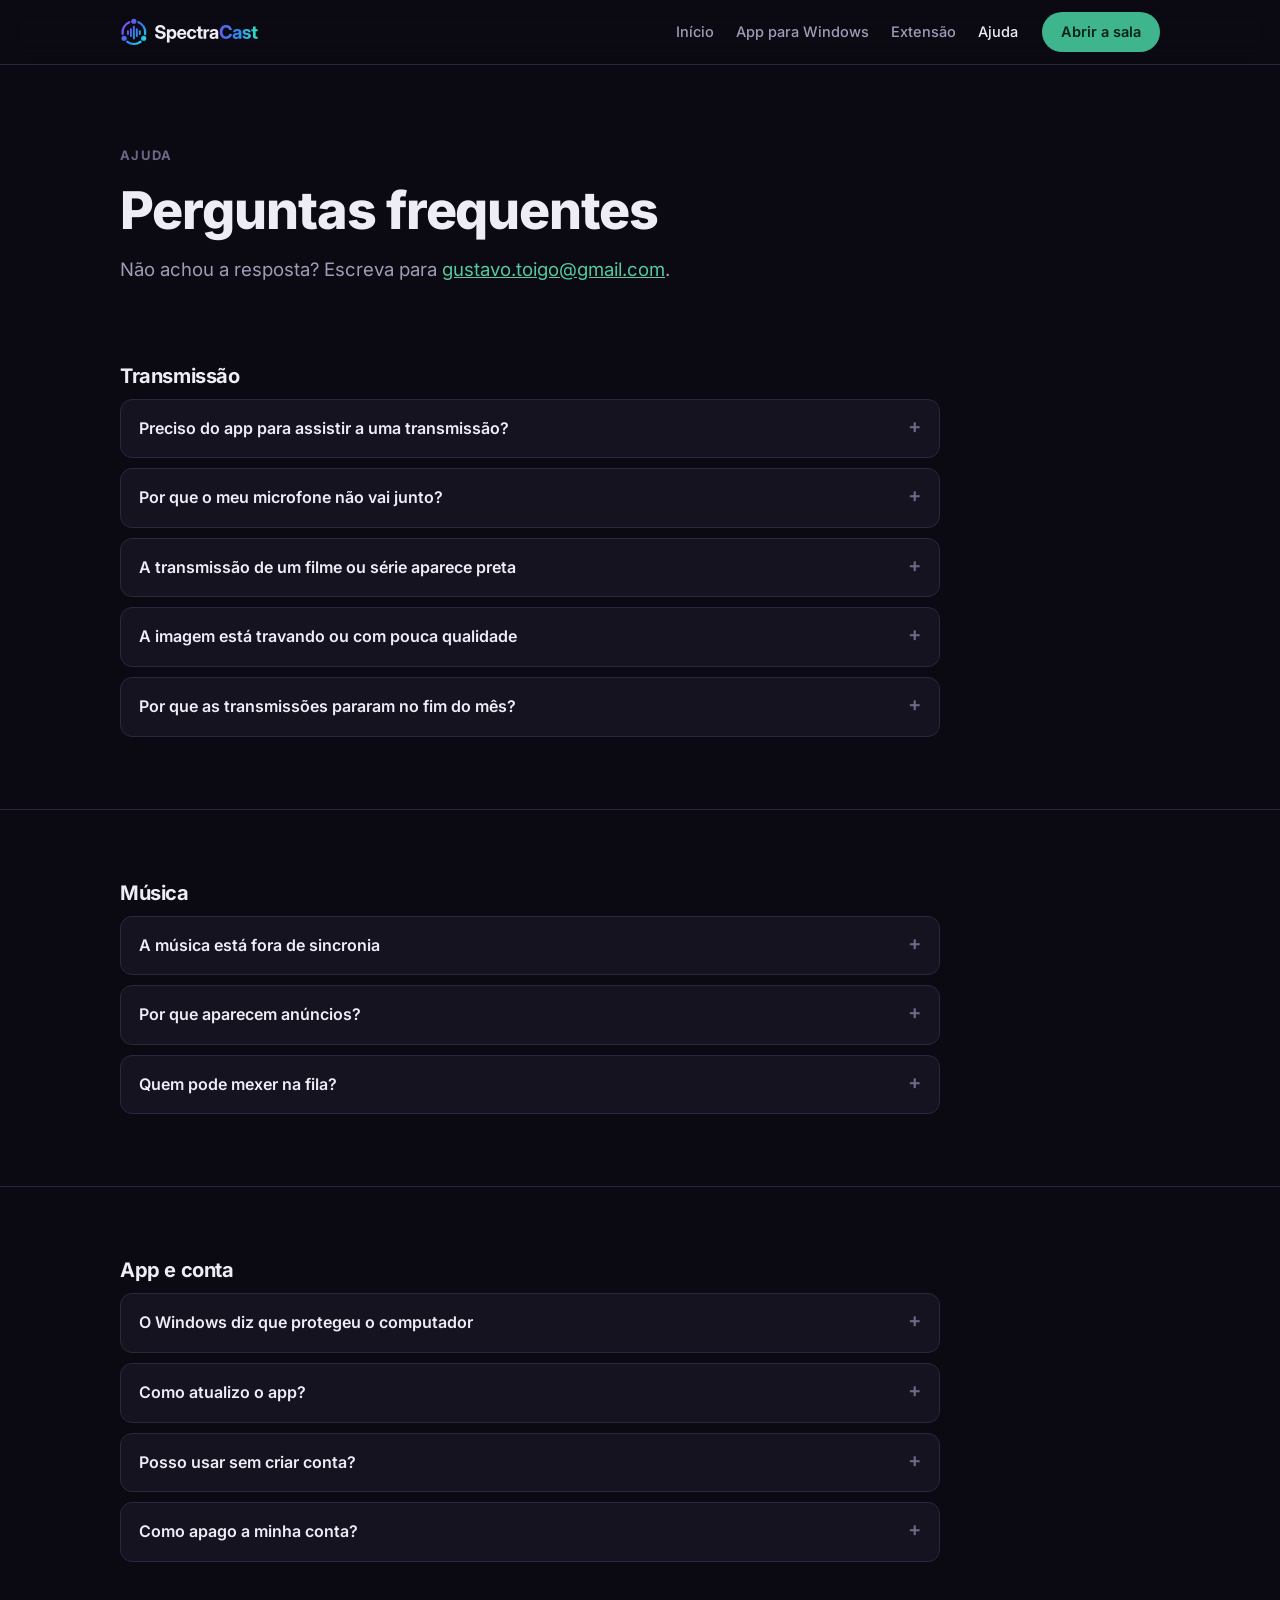
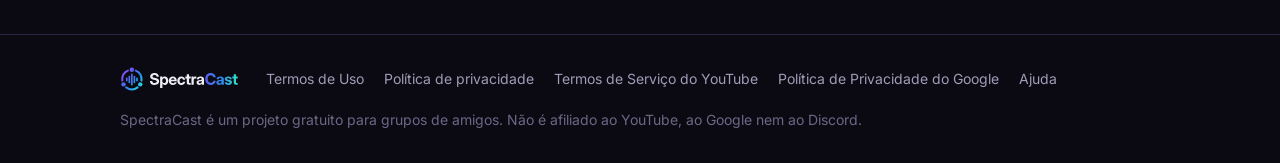
==== ajuda/index.html @ bcfc00eb "Página de download" ====
<!doctype html>
<html lang="pt-BR">
  <head>
    <meta charset="UTF-8" />
    <meta name="viewport" content="width=device-width, initial-scale=1.0" />
    <meta name="theme-color" content="#0B0A12" />
    <meta name="description" content="Perguntas frequentes sobre o SpectraCast: transmissão, música, app para Windows, conta e limite de tráfego." />
    <title>Ajuda · SpectraCast</title>
    <link rel="icon" type="image/svg+xml" href="../favicon.svg" />
    <link rel="icon" href="../favicon.ico" sizes="any" />
    <link rel="apple-touch-icon" href="../brand/apple-touch-icon.png" />
    <meta property="og:title" content="Ajuda · SpectraCast" />
    <meta property="og:description" content="Perguntas frequentes sobre o SpectraCast: transmissão, música, app para Windows, conta e limite de tráfego." />
    <meta property="og:image" content="https://www.spectracast.com.br/brand/og-image-1200x630.png" />
    <!-- Servidor de transmissão, para o aviso de limite de tráfego. Preenchido na publicação
         a partir da variável SPECTRA_SERVER do repositório. -->
    <meta name="spectra-server" content="https://api.spectracast.com.br" />
    <link rel="stylesheet" href="../styles.css" />
  </head>
  <body>
    <header class="topbar">
      <div class="wrap">
        <a class="logo" href=".././" aria-label="SpectraCast, início"><img src="../brand/spectracast-logo-horizontal-dark-bg.svg" alt="SpectraCast" width="150" height="28" /></a>
        <nav class="nav" id="nav" aria-label="Páginas do site">
          <a href=".././">Início</a>
          <a href="../app/">App para Windows</a>
          <a href="../extensao/">Extensão</a>
          <a href="../ajuda/" aria-current="page">Ajuda</a>
        </nav>
        <a class="btn btn-primary" href="../sala/" data-open-room>Abrir a sala</a>
        <button class="menu-btn" type="button" aria-label="Menu" aria-controls="nav" aria-expanded="false">
          <svg viewBox="0 0 24 24" width="20" height="20" aria-hidden="true"><path d="M4 7h16M4 12h16M4 17h16" stroke="currentColor" stroke-width="2" stroke-linecap="round"/></svg>
        </button>
      </div>
    </header>
    <div class="usage-notice" id="usage-notice" role="status" hidden></div>

    <main>
      <section class="page-head">
        <div class="wrap">
          <span class="kicker k-plain">Ajuda</span>
          <h1>Perguntas frequentes</h1>
          <p class="lead">Não achou a resposta? Escreva para <a class="contato" href="mailto:gustavo.toigo@gmail.com">gustavo.toigo@gmail.com</a>.</p>
        </div>
      </section>

      <section class="section">
        <div class="wrap">
          <div class="faq-group">
            <h2>Transmissão</h2>
            <div class="faq">
            <details>
              <summary>Preciso do app para assistir a uma transmissão?</summary>
              <div><p>Não. Para assistir, basta abrir a sala no navegador. O app para Windows só é necessário para <b>transmitir</b> a sua tela.</p></div>
            </details>
            <details>
              <summary>Por que o meu microfone não vai junto?</summary>
              <div><p>De propósito: o SpectraCast envia só a imagem e o som do computador. A conversa continua no Discord, sem eco.</p></div>
            </details>
            <details>
              <summary>A transmissão de um filme ou série aparece preta</summary>
              <div><p>Serviços como Netflix protegem o vídeo contra captura, e o SpectraCast não contorna essa proteção. Lembre também que transmitir filmes, séries ou eventos pagos sem autorização é proibido pelos <a href="../termos.html">Termos de Uso</a>.</p></div>
            </details>
            <details>
              <summary>A imagem está travando ou com pouca qualidade</summary>
              <div><p>Quem assiste pode baixar a qualidade no próprio player. Quem transmite pode tentar 30 fps ou uma resolução menor; o app mostra quando o processador ou a internet está limitando.</p></div>
            </details>
            <details>
              <summary>Por que as transmissões pararam no fim do mês?</summary>
              <div><p>O servidor de transmissão é gratuito e tem um limite de tráfego por mês. Ao chegar nele, as transmissões param até o dia 1º do mês seguinte, e um aviso aparece no topo do site e no app. A música continua funcionando normalmente.</p></div>
            </details>
            </div>
          </div>
        </div>
      </section>

      <section class="section">
        <div class="wrap">
          <div class="faq-group">
            <h2>Música</h2>
            <div class="faq">
            <details>
              <summary>A música está fora de sincronia</summary>
              <div><p>O SpectraCast corrige pequenos atrasos sozinho. Se alguém ficar muito para trás, peça para recarregar a página da sala. Anúncios do YouTube podem atrasar uma pessoa por alguns segundos: depois do anúncio ela volta ao ponto da sala.</p></div>
            </details>
            <details>
              <summary>Por que aparecem anúncios?</summary>
              <div><p>Cada pessoa assiste no player oficial do YouTube, que mostra os anúncios normalmente. Quem tem YouTube Premium e está logado no YouTube no navegador não vê anúncios.</p></div>
            </details>
            <details>
              <summary>Quem pode mexer na fila?</summary>
              <div><p>Por padrão, todos na sala podem adicionar músicas. O dono escolhe nas configurações da sala quem pode tirar e reordenar.</p></div>
            </details>
            </div>
          </div>
        </div>
      </section>

      <section class="section">
        <div class="wrap">
          <div class="faq-group">
            <h2>App e conta</h2>
            <div class="faq">
            <details>
              <summary>O Windows diz que protegeu o computador</summary>
              <div><p>O app ainda não tem assinatura digital. Clique em <b>Mais informações</b> e depois em <b>Executar assim mesmo</b>. Isso só aparece na primeira vez.</p></div>
            </details>
            <details>
              <summary>Como atualizo o app?</summary>
              <div><p>Quando sai uma versão nova, aparece uma faixa no topo do app com o botão <b>Atualizar</b>. Um clique baixa, instala e reabre.</p></div>
            </details>
            <details>
              <summary>Posso usar sem criar conta?</summary>
              <div><p>Sim, como convidado, numa sala da qual você tem o link e a senha. Para criar salas e guardar playlists, entre com Discord, Google ou e-mail.</p></div>
            </details>
            <details>
              <summary>Como apago a minha conta?</summary>
              <div><p>Escreva para <a class="contato" href="mailto:gustavo.toigo@gmail.com">gustavo.toigo@gmail.com</a> pedindo a exclusão. Apagamos a conta, as suas playlists e as salas que são suas. Veja a <a href="../privacidade.html">política de privacidade</a>.</p></div>
            </details>
            </div>
          </div>
        </div>
      </section>
    </main>

    <footer class="footer">
      <div class="wrap">
        <div class="footer-top">
          <a class="logo" href=".././"><img src="../brand/spectracast-logo-horizontal-dark-bg.svg" alt="SpectraCast" width="128" height="24" /></a>
          <nav aria-label="Links do rodapé">
            <a href="../termos.html">Termos de Uso</a>
            <a href="../privacidade.html">Política de privacidade</a>
            <a href="https://www.youtube.com/t/terms" rel="noopener">Termos de Serviço do YouTube</a>
            <a href="https://policies.google.com/privacy" rel="noopener">Política de Privacidade do Google</a>
            <a href="../ajuda/">Ajuda</a>
          </nav>
        </div>
        <span>SpectraCast é um projeto gratuito para grupos de amigos. Não é afiliado ao YouTube, ao Google nem ao Discord.</span>
      </div>
    </footer>
    <script src="../site.js"></script>
  </body>
</html>
---- styles.css ----
/* SpectraCast — site público (Início, App, Extensão, Ajuda, Privacidade, Termos).
   Tokens da marca v2: violeta = transmissão, menta = música, verde = ações. */

@font-face {
  font-family: 'Inter';
  font-style: normal;
  font-display: swap;
  font-weight: 100 900;
  src: url(fonts/inter-latin-ext-wght-normal.woff2) format('woff2-variations');
  unicode-range: U+0100-02BA, U+02BD-02C5, U+02C7-02CC, U+02CE-02D7, U+02DD-02FF, U+0304, U+0308, U+0329, U+1D00-1DBF,
    U+1E00-1E9F, U+1EF2-1EFF, U+2020, U+20A0-20AB, U+20AD-20C0, U+2113, U+2C60-2C7F, U+A720-A7FF;
}
@font-face {
  font-family: 'Inter';
  font-style: normal;
  font-display: swap;
  font-weight: 100 900;
  src: url(fonts/inter-latin-wght-normal.woff2) format('woff2-variations');
  unicode-range: U+0000-00FF, U+0131, U+0152-0153, U+02BB-02BC, U+02C6, U+02DA, U+02DC, U+0304, U+0308, U+0329,
    U+2000-206F, U+20AC, U+2122, U+2191, U+2193, U+2212, U+2215, U+FEFF, U+FFFD;
}

:root {
  --sc-night: #0b0a12;
  --sc-surface: #15131f;
  --sc-surface-2: #1d1a2b;
  --sc-line: #2a2740;
  --sc-text: #eeedf6;
  --sc-text-muted: #a09cb8;
  --sc-text-faint: #6b6785;
  --sc-violet: #9b4df5;
  --sc-violet-text: #c59bff;
  --sc-indigo: #5b5cf0;
  --sc-cyan: #22c3ee;
  --sc-mint: #2ee6c5;
  --sc-green: #3fb58e;
  --sc-green-hi: #55c9a2;
  --sc-green-ink: #072219;
  --sc-live: #f0457a;
  --sc-warn: #f2b544;
  --sc-gradient: linear-gradient(120deg, #9b4df5 0%, #5b5cf0 30%, #2e8bf0 60%, #22c3ee 82%, #2ee6c5 100%);
  --sc-font: 'Inter', system-ui, -apple-system, 'Segoe UI', Roboto, sans-serif;
  --pad: clamp(16px, 4vw, 40px);
  --max: 1120px;
  color-scheme: dark;
}

*,
*::before,
*::after {
  box-sizing: border-box;
}
html {
  scroll-behavior: smooth;
  background: var(--sc-night);
}
body {
  margin: 0;
  min-height: 100vh;
  display: flex;
  flex-direction: column;
  background: var(--sc-night);
  color: var(--sc-text);
  font: 16px/1.6 var(--sc-font);
  -webkit-font-smoothing: antialiased;
  overflow-x: hidden;
}
main {
  flex: 1;
}
h1,
h2,
h3,
h4,
p {
  margin: 0;
}
h1,
h2,
h3 {
  text-wrap: balance;
  letter-spacing: -0.02em;
  line-height: 1.1;
}
img {
  max-width: 100%;
}
a {
  color: var(--sc-green-hi);
}
:focus-visible {
  outline: 2px solid var(--sc-green-hi);
  outline-offset: 2px;
}
code {
  font: 0.9em ui-monospace, Consolas, monospace;
  background: var(--sc-surface-2);
  border: 1px solid var(--sc-line);
  border-radius: 6px;
  padding: 1px 6px;
}
@media (prefers-reduced-motion: reduce) {
  html {
    scroll-behavior: auto;
  }
}

.grad {
  background: var(--sc-gradient);
  -webkit-background-clip: text;
  background-clip: text;
  color: transparent;
}
.wrap {
  width: 100%;
  max-width: var(--max);
  margin: 0 auto;
  padding-inline: var(--pad);
}

/* ---- topo ---------------------------------------------------------------------- */

.topbar {
  position: sticky;
  top: 0;
  z-index: 20;
  background: rgba(11, 10, 18, 0.82);
  backdrop-filter: blur(12px);
  border-bottom: 1px solid var(--sc-line);
}
.topbar .wrap {
  height: 64px;
  display: flex;
  align-items: center;
  gap: 24px;
}
.logo {
  display: flex;
  align-items: center;
  margin-right: auto;
}
.logo img {
  height: 28px;
  width: auto;
  display: block;
}
.nav {
  display: flex;
  gap: 22px;
}
.nav a {
  color: var(--sc-text-muted);
  text-decoration: none;
  font-size: 14.5px;
  font-weight: 500;
}
.nav a:hover,
.nav a[aria-current='page'] {
  color: var(--sc-text);
}
.menu-btn {
  display: none;
  background: none;
  border: 1px solid var(--sc-line);
  color: var(--sc-text);
  border-radius: 10px;
  width: 40px;
  height: 40px;
  cursor: pointer;
}
@media (max-width: 760px) {
  .menu-btn {
    display: grid;
    place-items: center;
  }
  .nav {
    display: none;
    position: absolute;
    top: 64px;
    left: 0;
    right: 0;
    flex-direction: column;
    gap: 0;
    background: var(--sc-night);
    border-bottom: 1px solid var(--sc-line);
    padding: 8px var(--pad) 16px;
  }
  .nav.open {
    display: flex;
  }
  .nav a {
    padding: 10px 0;
    font-size: 16px;
  }
  .topbar .btn {
    padding: 8px 14px;
  }
}

/* ---- botões -------------------------------------------------------------------- */

.btn {
  display: inline-flex;
  align-items: center;
  justify-content: center;
  gap: 8px;
  border-radius: 999px;
  padding: 10px 18px;
  font: 600 14.5px/1.2 var(--sc-font);
  text-decoration: none;
  border: 1px solid transparent;
  cursor: pointer;
  white-space: nowrap;
  transition: background 0.15s, border-color 0.15s;
}
.btn-primary {
  background: var(--sc-green);
  color: var(--sc-green-ink);
}
.btn-primary:hover {
  background: var(--sc-green-hi);
}
.btn-secondary {
  background: var(--sc-surface-2);
  border-color: var(--sc-line);
  color: var(--sc-text);
}
.btn-secondary:hover {
  border-color: var(--sc-text-faint);
}
.btn-lg {
  padding: 14px 24px;
  font-size: 16px;
}
.btn img,
.btn svg {
  width: 20px;
  height: 20px;
  flex: none;
}
.btn-row {
  display: flex;
  gap: 12px;
  flex-wrap: wrap;
}

/* ---- aviso de tráfego ----------------------------------------------------------- */

.usage-notice {
  background: rgba(242, 181, 68, 0.12);
  border-bottom: 1px solid rgba(242, 181, 68, 0.35);
  color: var(--sc-warn);
  font-size: 14px;
  text-align: center;
  padding: 10px var(--pad);
}
.usage-notice.blocked {
  background: rgba(240, 69, 122, 0.12);
  border-color: rgba(240, 69, 122, 0.4);
  color: #ff8fb0;
}

/* ---- topo das páginas ------------------------------------------------------------ */

.hero {
  position: relative;
  padding-block: clamp(56px, 9vw, 104px) 40px;
  text-align: center;
  isolation: isolate;
}
.hero::before {
  content: '';
  position: absolute;
  inset: 0;
  z-index: -1;
  background: radial-gradient(50% 70% at 28% 0%, rgba(155, 77, 245, 0.24), transparent 70%),
    radial-gradient(45% 60% at 74% 8%, rgba(46, 230, 197, 0.14), transparent 70%);
}
.hero .wrap {
  display: grid;
  justify-items: center;
  gap: 20px;
}
.eyebrow {
  font-size: 13px;
  font-weight: 600;
  letter-spacing: 0.08em;
  text-transform: uppercase;
  color: var(--sc-text-muted);
}
.hero h1 {
  font-size: clamp(36px, 6.4vw, 68px);
  font-weight: 800;
  line-height: 1.04;
}
.lead {
  color: var(--sc-text-muted);
  font-size: clamp(16px, 1.6vw, 18.5px);
  max-width: 62ch;
}
.small {
  font-size: 13.5px;
  color: var(--sc-text-faint);
}
.hero .btn-row {
  justify-content: center;
}
.page-head {
  padding-block: clamp(48px, 7vw, 80px) 8px;
}
.page-head .wrap {
  display: grid;
  gap: 16px;
  justify-items: start;
}
.page-head h1 {
  font-size: clamp(32px, 5vw, 52px);
  font-weight: 800;
}
.kicker {
  font-size: 13px;
  font-weight: 700;
  letter-spacing: 0.1em;
  text-transform: uppercase;
}
.k-stream {
  color: var(--sc-violet-text);
}
.k-music {
  color: var(--sc-mint);
}
.k-plain {
  color: var(--sc-text-faint);
}

/* ---- seções -------------------------------------------------------------------- */

.section {
  padding-block: clamp(40px, 6vw, 72px);
}
.section + .section {
  border-top: 1px solid var(--sc-line);
}
.section > .wrap {
  display: grid;
  gap: 28px;
}
.section-head {
  display: grid;
  gap: 10px;
  max-width: 68ch;
}
.section-head h2 {
  font-size: clamp(26px, 3.4vw, 36px);
}

.shot {
  border-radius: 16px;
  border: 1px solid var(--sc-line);
  overflow: hidden;
  background: var(--sc-surface);
  box-shadow: 0 30px 80px -30px rgba(91, 92, 240, 0.35);
}
.shot img {
  display: block;
  width: 100%;
  height: auto;
}
.hero-shot {
  margin-top: 24px;
  text-align: left;
}

.flows {
  display: grid;
  grid-template-columns: repeat(auto-fit, minmax(min(100%, 320px), 1fr));
  gap: 16px;
}
.flow {
  background: var(--sc-surface);
  border: 1px solid var(--sc-line);
  border-radius: 18px;
  padding: 26px;
  display: grid;
  gap: 14px;
  align-content: start;
}
.flow.stream {
  border-top: 3px solid var(--sc-violet);
}
.flow.music {
  border-top: 3px solid var(--sc-mint);
}
.flow h3 {
  font-size: 22px;
  display: flex;
  align-items: center;
  gap: 12px;
}
.flow h3 img {
  width: 36px;
  height: 36px;
}
.flow p {
  color: var(--sc-text-muted);
}
.checks {
  list-style: none;
  margin: 0;
  padding: 0;
  display: grid;
  gap: 8px;
  font-size: 15px;
}
.checks li {
  position: relative;
  padding-left: 24px;
}
.checks li::before {
  content: '';
  position: absolute;
  left: 2px;
  top: 0.55em;
  width: 10px;
  height: 6px;
  border-left: 2px solid currentColor;
  border-bottom: 2px solid currentColor;
  transform: rotate(-45deg);
}
.stream .checks li::before {
  color: var(--sc-violet-text);
}
.music .checks li::before,
.checks.music li::before {
  color: var(--sc-mint);
}
.flow .note {
  font-size: 13.5px;
  color: var(--sc-text-faint);
}

.steps {
  list-style: none;
  margin: 0;
  padding: 0;
  display: grid;
  grid-template-columns: repeat(auto-fit, minmax(min(100%, 180px), 1fr));
  gap: 14px;
  counter-reset: step;
}
.steps li {
  background: var(--sc-surface);
  border: 1px solid var(--sc-line);
  border-radius: 14px;
  padding: 18px;
  display: grid;
  gap: 6px;
  align-content: start;
}
.steps li::before {
  counter-increment: step;
  content: counter(step);
  width: 28px;
  height: 28px;
  border-radius: 50%;
  display: grid;
  place-items: center;
  background: rgba(63, 181, 142, 0.16);
  color: var(--sc-green-hi);
  font-weight: 700;
  font-size: 14px;
}
.steps strong {
  font-size: 16px;
}
.steps span {
  color: var(--sc-text-muted);
  font-size: 14.5px;
}

.features {
  display: grid;
  grid-template-columns: repeat(auto-fit, minmax(min(100%, 250px), 1fr));
  gap: 14px;
}
.feature {
  background: var(--sc-surface);
  border: 1px solid var(--sc-line);
  border-radius: 14px;
  padding: 18px;
  display: grid;
  gap: 6px;
  align-content: start;
}
.feature b {
  font-size: 15.5px;
  display: flex;
  align-items: center;
  gap: 8px;
}
.feature b i {
  width: 8px;
  height: 8px;
  border-radius: 50%;
  flex: none;
}
.dot-stream {
  background: var(--sc-violet);
}
.dot-music {
  background: var(--sc-mint);
}
.dot-both {
  background: var(--sc-gradient);
}
.feature span {
  color: var(--sc-text-muted);
  font-size: 14.5px;
}
.legend {
  display: flex;
  gap: 18px;
  flex-wrap: wrap;
  font-size: 13.5px;
  color: var(--sc-text-muted);
}
.legend span {
  display: inline-flex;
  align-items: center;
  gap: 8px;
}
.legend i {
  width: 8px;
  height: 8px;
  border-radius: 50%;
}

.cards-2 {
  display: grid;
  grid-template-columns: repeat(auto-fit, minmax(min(100%, 320px), 1fr));
  gap: 16px;
}
.card {
  background: var(--sc-surface);
  border: 1px solid var(--sc-line);
  border-radius: 18px;
  padding: 24px;
  display: grid;
  gap: 12px;
  align-content: start;
  justify-items: start;
}
.card h3 {
  font-size: 20px;
}
.card p {
  color: var(--sc-text-muted);
}

.split {
  display: grid;
  grid-template-columns: minmax(0, 1fr) minmax(0, 1.15fr);
  gap: clamp(24px, 4vw, 56px);
  align-items: center;
}
@media (max-width: 860px) {
  .split {
    grid-template-columns: 1fr;
  }
}
.split .text {
  display: grid;
  gap: 16px;
  justify-items: start;
}

.callout {
  background: var(--sc-surface);
  border: 1px solid var(--sc-line);
  border-left: 3px solid var(--sc-warn);
  border-radius: 12px;
  padding: 16px 18px;
  color: var(--sc-text-muted);
  font-size: 14.5px;
}
.callout b {
  color: var(--sc-text);
}

.final {
  text-align: center;
}
.final .wrap {
  justify-items: center;
}

/* ---- ajuda --------------------------------------------------------------------- */

.faq {
  display: grid;
  gap: 10px;
  max-width: 820px;
}
.faq details {
  background: var(--sc-surface);
  border: 1px solid var(--sc-line);
  border-radius: 12px;
  padding: 0 18px;
}
.faq summary {
  cursor: pointer;
  list-style: none;
  padding: 16px 0;
  font-weight: 600;
  display: flex;
  justify-content: space-between;
  gap: 16px;
}
.faq summary::-webkit-details-marker {
  display: none;
}
.faq summary::after {
  content: '+';
  color: var(--sc-text-faint);
  font-size: 20px;
  line-height: 1;
}
.faq details[open] summary::after {
  content: '−';
}
.faq details > div {
  padding-bottom: 16px;
  color: var(--sc-text-muted);
  display: grid;
  gap: 8px;
}
.faq-group {
  display: grid;
  gap: 12px;
}
.faq-group h2 {
  font-size: 20px;
}

/* ---- textos legais ------------------------------------------------------------- */

.legal {
  max-width: 780px;
  display: grid;
  gap: 14px;
}
.legal h2 {
  font-size: 22px;
  margin-top: 18px;
}
.legal h3 {
  font-size: 17px;
  margin-top: 6px;
}
.legal p,
.legal li {
  color: var(--sc-text-muted);
}
.legal b {
  color: var(--sc-text);
}
.legal ul {
  margin: 0;
  padding-left: 20px;
  display: grid;
  gap: 8px;
}
.legal table {
  border-collapse: collapse;
  width: 100%;
  font-size: 14.5px;
}
.legal th,
.legal td {
  text-align: left;
  vertical-align: top;
  border-bottom: 1px solid var(--sc-line);
  padding: 10px 12px 10px 0;
  color: var(--sc-text-muted);
}
.legal th {
  color: var(--sc-text);
  font-weight: 600;
}
.table-scroll {
  overflow-x: auto;
}

/* ---- rodapé -------------------------------------------------------------------- */

.footer {
  border-top: 1px solid var(--sc-line);
  padding-block: 32px;
  font-size: 14px;
  color: var(--sc-text-faint);
}
.footer .wrap {
  display: grid;
  gap: 18px;
}
.footer-top {
  display: flex;
  gap: 16px 28px;
  flex-wrap: wrap;
  align-items: center;
}
.footer-top .logo {
  margin-right: 0;
}
.footer-top .logo img {
  height: 24px;
}
.footer nav {
  display: flex;
  gap: 8px 20px;
  flex-wrap: wrap;
}
.footer a {
  color: var(--sc-text-muted);
  text-decoration: none;
}
.footer a:hover {
  color: var(--sc-text);
}
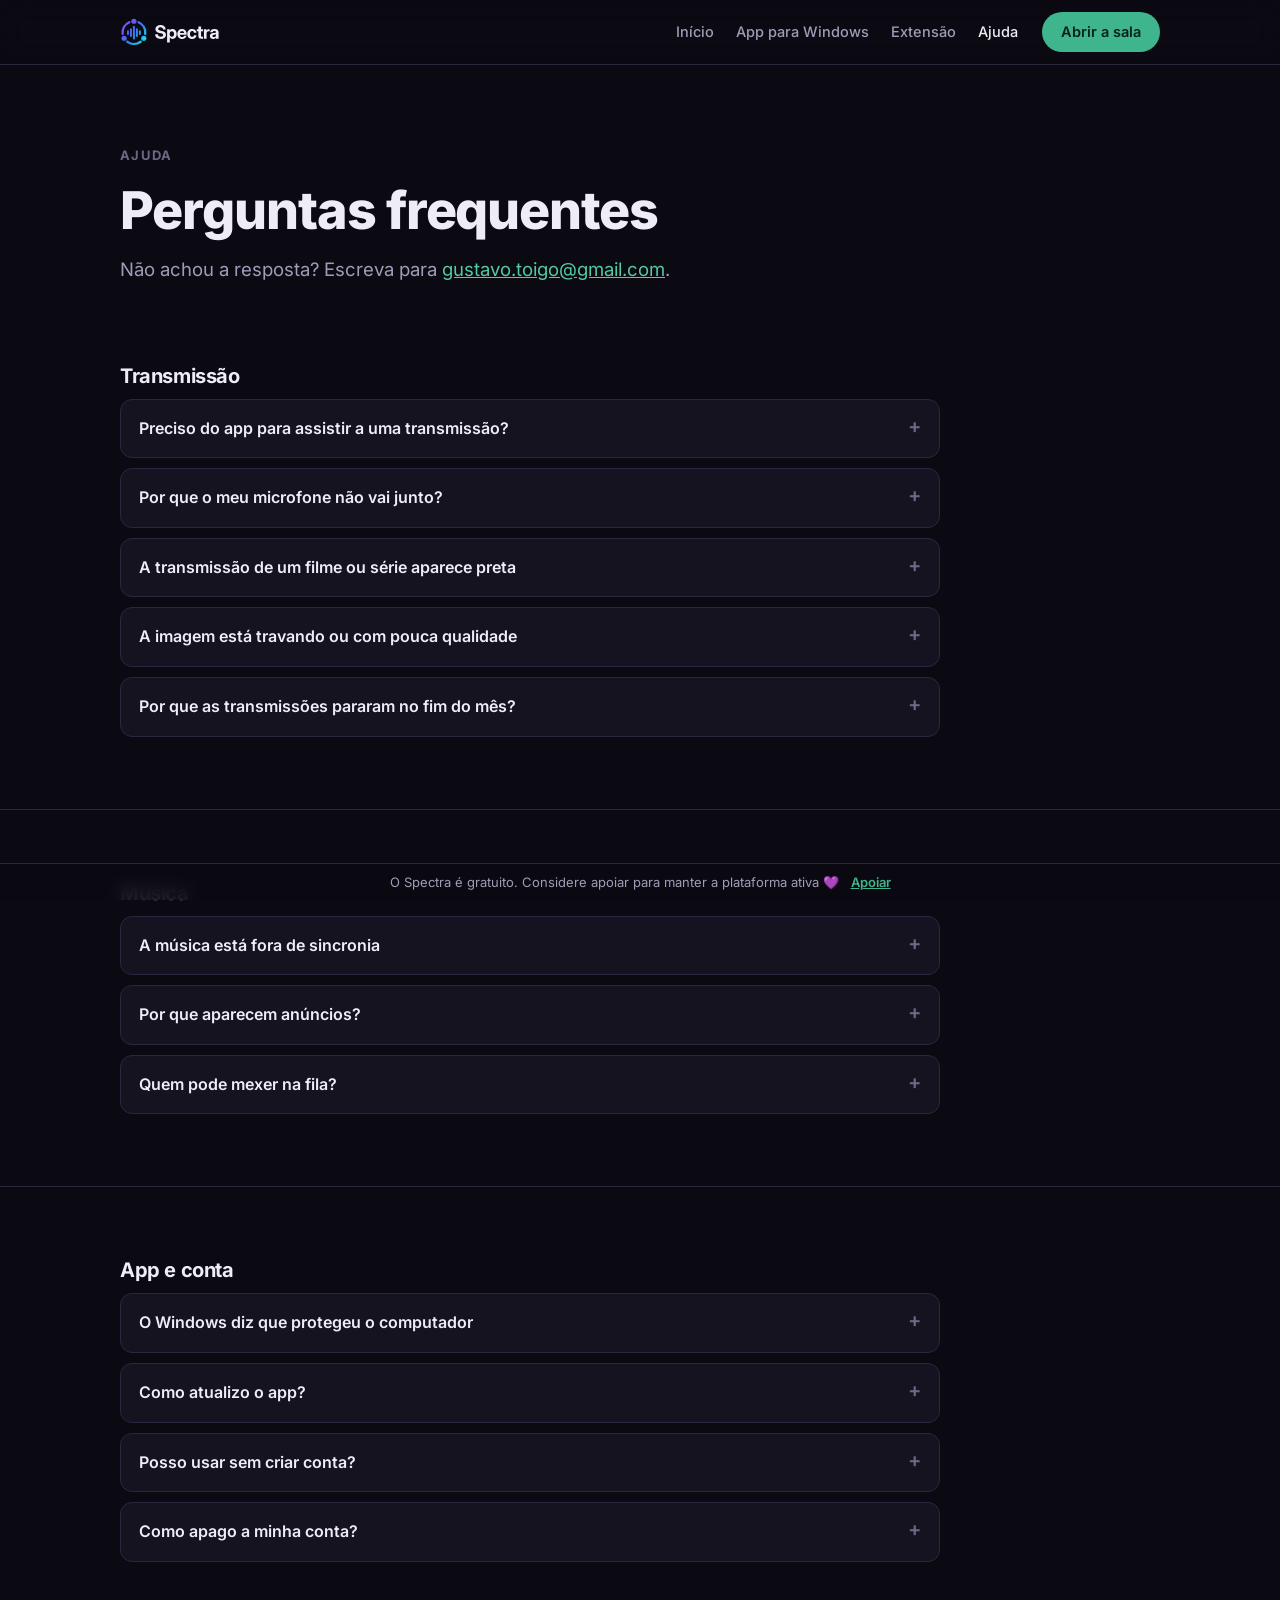
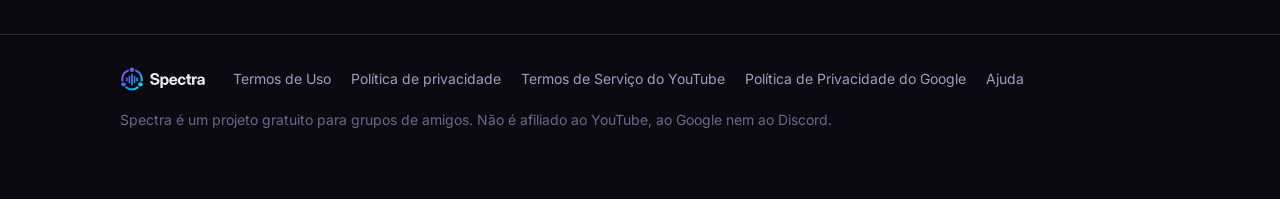
==== commit 6722c4b2: "Página de download" ====
--- a/ajuda/index.html
+++ b/ajuda/index.html
@@ -4,13 +4,13 @@
     <meta charset="UTF-8" />
     <meta name="viewport" content="width=device-width, initial-scale=1.0" />
     <meta name="theme-color" content="#0B0A12" />
-    <meta name="description" content="Perguntas frequentes sobre o SpectraCast: transmissão, música, app para Windows, conta e limite de tráfego." />
-    <title>Ajuda · SpectraCast</title>
+    <meta name="description" content="Perguntas frequentes sobre o Spectra: transmissão, música, app para Windows, conta e limite de tráfego." />
+    <title>Ajuda · Spectra</title>
     <link rel="icon" type="image/svg+xml" href="../favicon.svg" />
     <link rel="icon" href="../favicon.ico" sizes="any" />
     <link rel="apple-touch-icon" href="../brand/apple-touch-icon.png" />
-    <meta property="og:title" content="Ajuda · SpectraCast" />
-    <meta property="og:description" content="Perguntas frequentes sobre o SpectraCast: transmissão, música, app para Windows, conta e limite de tráfego." />
+    <meta property="og:title" content="Ajuda · Spectra" />
+    <meta property="og:description" content="Perguntas frequentes sobre o Spectra: transmissão, música, app para Windows, conta e limite de tráfego." />
     <meta property="og:image" content="https://www.spectracast.com.br/brand/og-image-1200x630.png" />
     <!-- Servidor de transmissão, para o aviso de limite de tráfego. Preenchido na publicação
          a partir da variável SPECTRA_SERVER do repositório. -->
@@ -20,7 +20,7 @@
   <body>
     <header class="topbar">
       <div class="wrap">
-        <a class="logo" href=".././" aria-label="SpectraCast, início"><img src="../brand/spectracast-logo-horizontal-dark-bg.svg" alt="SpectraCast" width="150" height="28" /></a>
+        <a class="logo" href=".././" aria-label="Spectra, início"><img src="../brand/spectracast-logo-horizontal-dark-bg.svg" alt="Spectra" width="99" height="28" /></a>
         <nav class="nav" id="nav" aria-label="Páginas do site">
           <a href=".././">Início</a>
           <a href="../app/">App para Windows</a>
@@ -55,11 +55,11 @@
             </details>
             <details>
               <summary>Por que o meu microfone não vai junto?</summary>
-              <div><p>De propósito: o SpectraCast envia só a imagem e o som do computador. A conversa continua no Discord, sem eco.</p></div>
+              <div><p>De propósito: o Spectra envia só a imagem e o som do computador. A conversa continua no Discord, sem eco.</p></div>
             </details>
             <details>
               <summary>A transmissão de um filme ou série aparece preta</summary>
-              <div><p>Serviços como Netflix protegem o vídeo contra captura, e o SpectraCast não contorna essa proteção. Lembre também que transmitir filmes, séries ou eventos pagos sem autorização é proibido pelos <a href="../termos.html">Termos de Uso</a>.</p></div>
+              <div><p>Serviços como Netflix protegem o vídeo contra captura, e o Spectra não contorna essa proteção. Lembre também que transmitir filmes, séries ou eventos pagos sem autorização é proibido pelos <a href="../termos.html">Termos de Uso</a>.</p></div>
             </details>
             <details>
               <summary>A imagem está travando ou com pouca qualidade</summary>
@@ -81,7 +81,7 @@
             <div class="faq">
             <details>
               <summary>A música está fora de sincronia</summary>
-              <div><p>O SpectraCast corrige pequenos atrasos sozinho. Se alguém ficar muito para trás, peça para recarregar a página da sala. Anúncios do YouTube podem atrasar uma pessoa por alguns segundos: depois do anúncio ela volta ao ponto da sala.</p></div>
+              <div><p>O Spectra corrige pequenos atrasos sozinho. Se alguém ficar muito para trás, peça para recarregar a página da sala. Anúncios do YouTube podem atrasar uma pessoa por alguns segundos: depois do anúncio ela volta ao ponto da sala.</p></div>
             </details>
             <details>
               <summary>Por que aparecem anúncios?</summary>
@@ -126,7 +126,7 @@
     <footer class="footer">
       <div class="wrap">
         <div class="footer-top">
-          <a class="logo" href=".././"><img src="../brand/spectracast-logo-horizontal-dark-bg.svg" alt="SpectraCast" width="128" height="24" /></a>
+          <a class="logo" href=".././"><img src="../brand/spectracast-logo-horizontal-dark-bg.svg" alt="Spectra" width="85" height="24" /></a>
           <nav aria-label="Links do rodapé">
             <a href="../termos.html">Termos de Uso</a>
             <a href="../privacidade.html">Política de privacidade</a>
@@ -135,9 +135,13 @@
             <a href="../ajuda/">Ajuda</a>
           </nav>
         </div>
-        <span>SpectraCast é um projeto gratuito para grupos de amigos. Não é afiliado ao YouTube, ao Google nem ao Discord.</span>
+        <span>Spectra é um projeto gratuito para grupos de amigos. Não é afiliado ao YouTube, ao Google nem ao Discord.</span>
       </div>
     </footer>
+    <div class="support-strip" role="note">
+      <span>O Spectra é gratuito. Considere apoiar para manter a plataforma ativa 💜</span>
+      <a href="../sala/apoiar">Apoiar</a>
+    </div>
     <script src="../site.js"></script>
   </body>
 </html>
--- a/styles.css
+++ b/styles.css
@@ -727,3 +727,127 @@
 .footer a:hover {
   color: var(--sc-text);
 }
+
+/* Aviso de link de convite vencido (?convite=vencido) */
+.invite-expired {
+  background: rgba(124, 92, 255, 0.12);
+  border-bottom: 1px solid rgba(124, 92, 255, 0.35);
+  padding: 14px 0;
+  font-size: 15px;
+}
+.invite-expired .wrap {
+  display: flex;
+  align-items: center;
+  justify-content: space-between;
+  gap: 12px 24px;
+  flex-wrap: wrap;
+}
+.invite-expired strong {
+  display: block;
+  margin-bottom: 2px;
+}
+.invite-expired .btn-row {
+  margin: 0;
+}
+@media (max-width: 640px) {
+  .invite-expired .btn-row {
+    width: 100%;
+  }
+  .invite-expired .btn {
+    flex: 1;
+  }
+}
+
+/* Apoie o Spectra (Pix) e medidor do mês */
+.k-support {
+  color: #f2b544;
+}
+.support-card {
+  grid-template-columns: 1.3fr 1fr;
+  align-items: center;
+  gap: 24px 32px;
+}
+.support-card > div:first-child {
+  display: grid;
+  gap: 12px;
+}
+.support-meter {
+  display: grid;
+  gap: 10px;
+  padding: 16px 18px;
+  border-radius: 14px;
+  background: var(--sc-surface-2);
+  border: 1px solid var(--sc-line);
+}
+.support-meter[hidden] {
+  display: none;
+}
+.support-meter-head {
+  display: flex;
+  flex-wrap: wrap;
+  justify-content: space-between;
+  gap: 4px 12px;
+  font-size: 15px;
+}
+.support-meter-pct {
+  color: var(--sc-mint);
+}
+.support-meter-bar {
+  height: 10px;
+  border-radius: 99px;
+  background: var(--sc-line);
+  overflow: hidden;
+}
+.support-meter-bar i {
+  display: block;
+  width: 0;
+  height: 100%;
+  border-radius: inherit;
+  background: var(--sc-gradient);
+  transition: width 0.6s ease;
+}
+.support-meter small {
+  color: var(--sc-text-muted);
+  font-size: 13px;
+}
+@media (max-width: 760px) {
+  .support-card {
+    grid-template-columns: 1fr;
+  }
+}
+
+/* Linha fixa e discreta no pé de todas as páginas: lembrete de apoio */
+body {
+  padding-bottom: 36px;
+}
+.support-strip {
+  position: fixed;
+  left: 0;
+  right: 0;
+  bottom: 0;
+  z-index: 40;
+  display: block;
+  min-height: 36px;
+  padding: 8px 16px;
+  line-height: 20px;
+  font-size: 13px;
+  color: var(--sc-text-muted);
+  background: color-mix(in srgb, var(--sc-night) 88%, transparent);
+  backdrop-filter: blur(8px);
+  border-top: 1px solid var(--sc-line);
+  text-align: center;
+}
+.support-strip a {
+  margin-left: 8px;
+  color: var(--sc-green);
+  font-weight: 600;
+  white-space: nowrap;
+}
+@media (max-width: 560px) {
+  body {
+    padding-bottom: 56px;
+  }
+  .support-strip {
+    font-size: 12px;
+  }
+}
